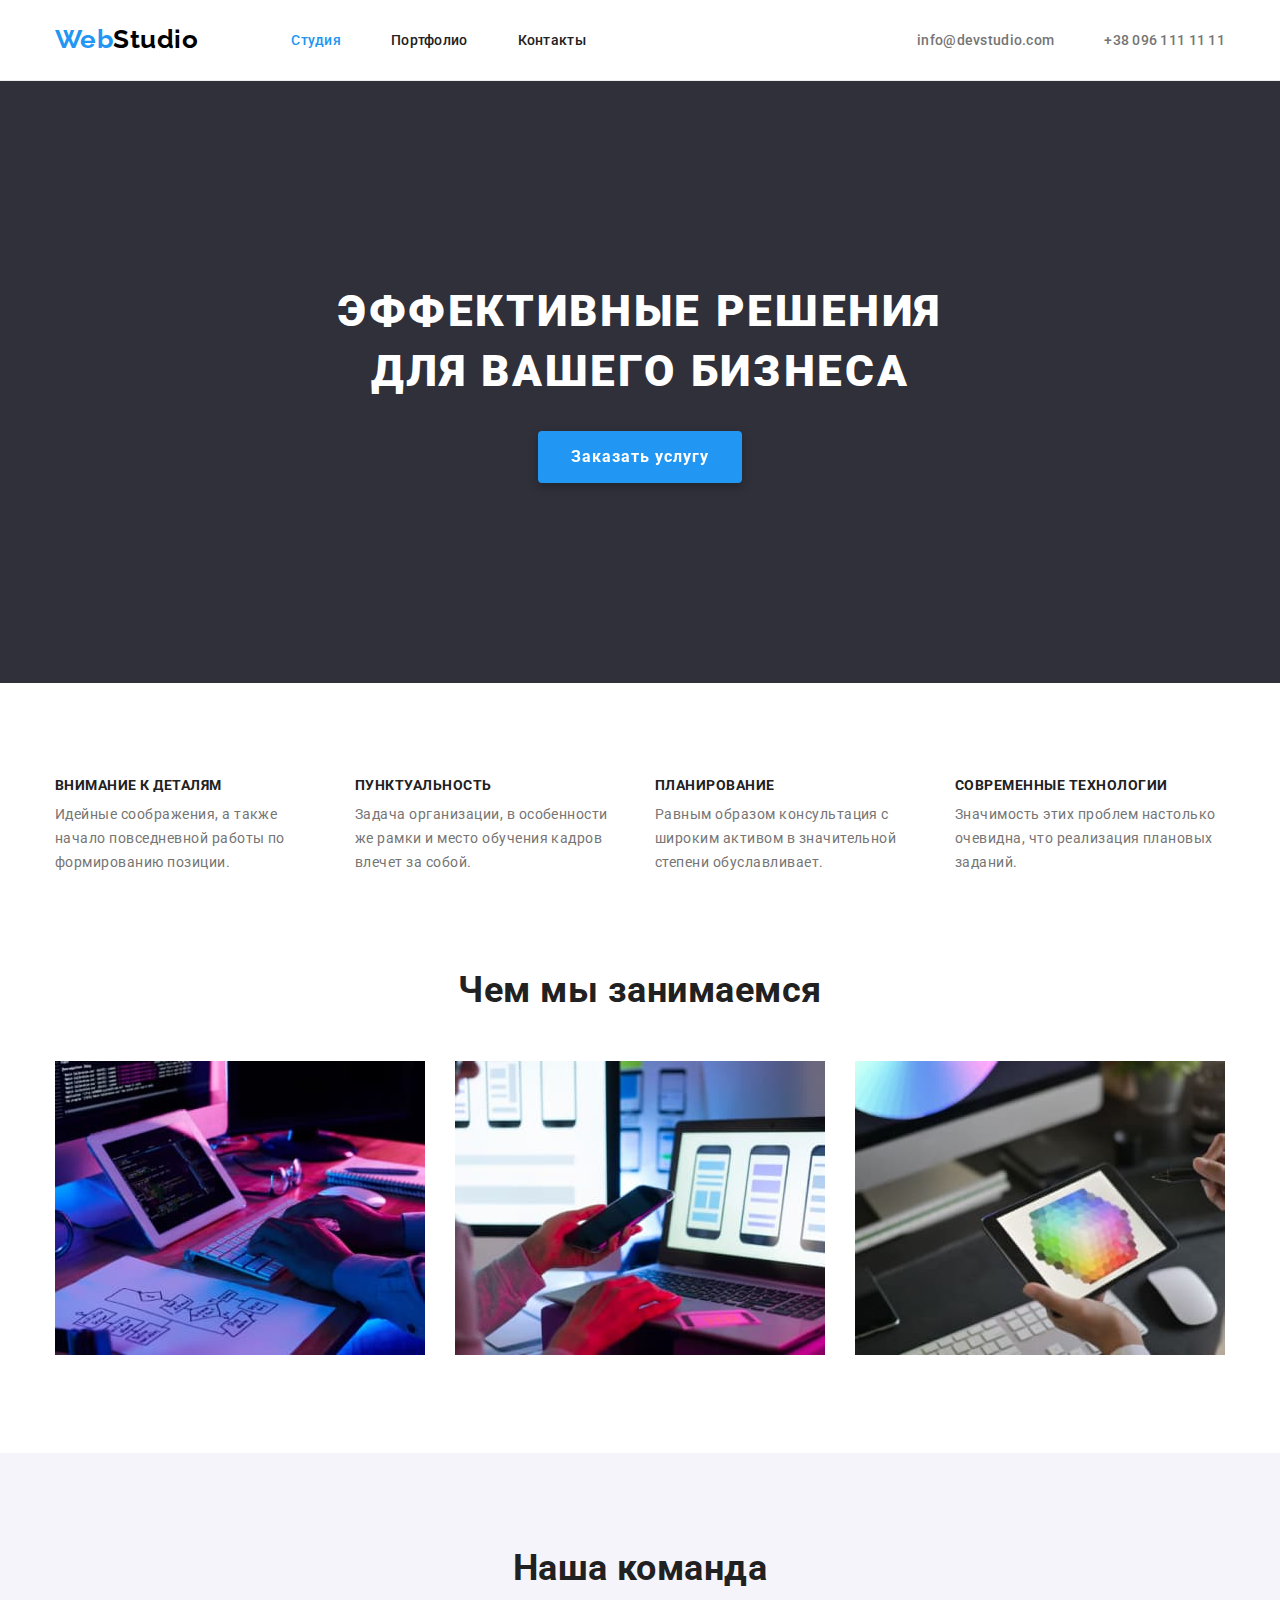
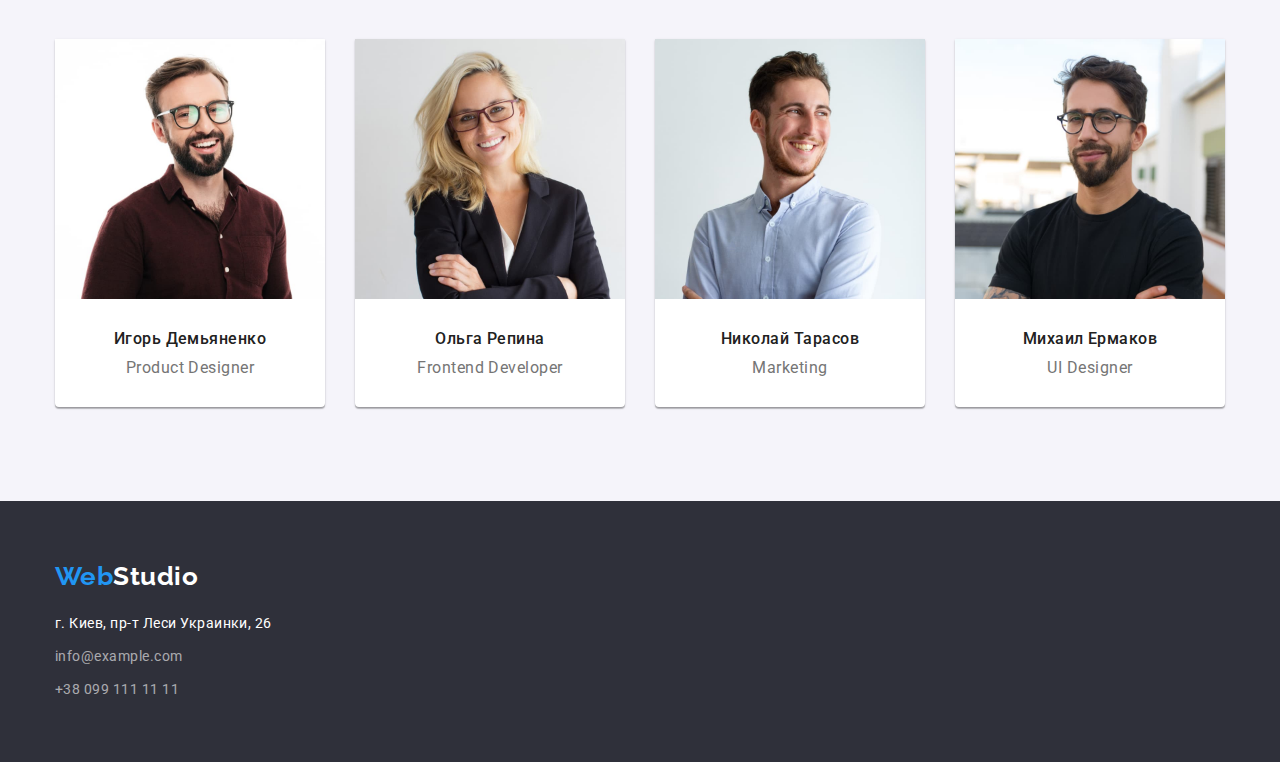
==== index.html @ 35e2de76 "Добавляет позиционирование" ====
<!DOCTYPE html>
<html lang="ru">
<head>
    <meta charset="UTF-8">
    <meta http-equiv="X-UA-Compatible" content="IE=edge">
    <meta name="viewport" content="width=device-width, initial-scale=1.0">
    <title>Студия</title>
    <link rel="preconnect" href="https://fonts.gstatic.com">
    <link href="https://fonts.googleapis.com/css2?family=Raleway:wght@700&family=Roboto:wght@400;500;700;900&display=swap" rel="stylesheet">
    <link rel="stylesheet" href="https://cdnjs.cloudflare.com/ajax/libs/modern-normalize/1.0.0/modern-normalize.min.css">
    <link rel="stylesheet" href="./css/styles.css">
</head>
<body>

<!-- Хедер -->

    <header class="header">
        <div class="container head-container">
            <nav class="nav-list">
                <a href="./index.html" class="header-logo-link"> <span class="header-logo-web">Web</span>Studio</a>
                <ul class="list link-list">
                    <li class="nav-item"> <a href="./index.html" class="nav-link current">Студия</a></li>
                    <li class="nav-item"> <a href="./portfolio.html" class="nav-link">Портфолио</a></li>
                    <li class="nav-item"> <a href="#contacts" class="nav-link">Контакты</a> </li>
                </ul>
            </nav>
            <ul class="list contact-list">
                <li class="contact-item"><a href="mailto:info@devstudio.com" class="header-info-link">info@devstudio.com</a></li>
                <li class="contact-item"><a href="tel:+380961111111" class="header-info-link">+38 096 111 11 11</a></li>
            </ul>
        </div>
        
    </header>
    <main>
        <!-- Герой -->
        <section class="hero section">
            <div class="container hero-container">
                <h1 class="hero-title">Эффективные решения <br> для вашего бизнеса</h1>
                <button class="button hero-button" type="button">Заказать услугу</button>
            </div>
        </section>
        <!-- Преимущества -->
        <section class="advantages section">
            <div class="container advantages-container">
                <h2 hidden>Наши преимущества</h2>
                <ul class="list advantages-list">
                    <li class="card advantages-card">
                        <h3 class="advantages-title">Внимание к деталям</h3>
                        <p class="advantages-text">Идейные соображения, а также начало повседневной работы по формированию позиции.</p>
                    </li>
                    <li class="card advantages-card">
                        <h3 class="advantages-title">Пунктуальность</h3>
                        <p class="advantages-text">Задача организации, в особенности же рамки и место обучения кадров влечет за собой.
                        </p>
                    </li>
                    <li class="card advantages-card">
                        <h3 class="advantages-title">Планирование</h3>
                        <p class="advantages-text">Равным образом консультация с широким активом в значительной степени обуславливает.
                        </p>
                    </li>
                    <li class="card advantages-card">
                        <h3 class="advantages-title">Современные технологии</h3>
                        <p class="advantages-text">Значимость этих проблем настолько очевидна, что реализация плановых заданий.</p>
                    </li>
                </ul>
            </div>
        </section>
        <!-- Чем занимаемся -->
        <section class="work section">
            <div class="work-container container">
                <h2 class="work-title">Чем мы занимаемся</h2>
                <ul class="work-list list">
                    <li class="work-card card"><img src="./images/keyboard.jpg" alt="руки печатают на клавиатуре" width="370"></li>
                    <li class="work-card card"><img src="./images/laptop.jpg" alt="в левой руке телефон, правая на ноутбуке" width="370"></li>
                    <li class="work-card card"><img src="./images/tablet.jpg" alt="планшет в руках" width="370"></li>
                </ul>
            </div>
        </section>
        <!-- Наша команда -->
        <section class="team section">
            <div class="team-container container">
                <h2 class="team-title">Наша команда</h2>
                <ul class="team-list list">
                    <li class="card team-card">
                        <img src="./images/product-designer.jpg" alt="мужчина в очках и бордовой рубашке" width="270">
                        <div class="content">
                            <h3 class="team-member">Игорь Демьяненко</h3>
                            <p lang="en" class="member-position">Product Designer</p>
                        </div>
                    </li>
                    <li class="card team-card">
                        <img src="./images/frontend-developer.jpg" alt="блондинка в черном пиджаке" width="270">
                        <div class="content">
                            <h3 class="team-member">Ольга Репина</h3>
                            <p lang="en" class="member-position">Frontend Developer</p>
                        </div>
                    </li>
                    <li class="card team-card">
                        <img src="./images/marketing.jpg" alt="парень в белой рубашке" width="270">
                        <div class="content">
                            <h3 class="team-member">Николай Тарасов</h3>
                            <p lang="en" class="member-position">Marketing</p>
                        </div>
                    </li>
                    <li class="card team-card">
                        <img src="./images/ui-designer.jpg" alt="парень в черной футболке" width="270">
                        <div class="content">
                            <h3 class="team-member">Михаил Ермаков</h3>
                            <p lang="en" class="member-position">UI Designer</p>
                        </div>
                    </li>
                </ul>
            </div>
        </section>
    </main>
    <!-- Футер -->
    <footer class="footer">
        <div class="footer-container container">
            <a href="index.html" class="footer-logo-link"> <span class="footer-logo-web">Web</span>Studio</a>
            <address id=contacts class="address">
                <p>г. Киев, пр-т Леси Украинки, 26</p>
                <ul class="list">
                    <li class="item"><a href="mailto:info@devstudio.com" class="footer-info-link">info@example.com</a></li>
                    <li class="item"><a href="tel:+380961111111" class="footer-info-link">+38 099 111 11 11</a></li>
                </ul>
            </address>
        </div>
    </footer>
</body>
</html>
---- css/styles.css ----
/* первичный цвет основного текста #212121 */
/* вторичный цвет текста #757575 */
/* основной цвет фона #ffffff */
/* вторичный цвет фона #F5F4FA */
/* акцент #2196F3 */
/* белый #ffffff */
/* фон футера #2F303A */
/* основной цвет лого #000000 */
/* нижний бордер хедера #ECECEC */

:root {
  --title-text-color: #212121;
  --text-color: #757575;
  --primary-bg-color: #ffffff;
  --secondary-bg-color: #f5f4fa;
  --accent-color: #2196f3;
  --footer-bg-color: #2f303a;
  --main-logo-color: #000000;
  --button-accent-color: #188ce8;
  --card-border-color: #eeeeee;
  --header-bottom-border: #ececec;
}

body {
  box-sizing: border-box;
  font-family: "Roboto", sans-serif;
  font-weight: 400;
  background-color: var(--primary-bg-color);
  color: var(--title-text-color);
  letter-spacing: 0.03em;
}

.container {
  width: 1200px;
  margin: 0px auto;
  padding-left: 15px;
  padding-right: 15px;
}

/* стили списков */
.list {
  list-style: none;
  padding-left: inherit;
}

/* стили ссылок */
.link {
  text-decoration: none;
  font-family: inherit;
  font-weight: inherit;
  font-style: normal;
  color: inherit;
}

.header-logo-link,
.footer-logo-link,
.nav-link,
.header-info-link,
.footer-info-link {
  text-decoration: none;
  font-weight: 500;
  font-size: 14px;
  line-height: 1.143;
  font-style: normal;
  letter-spacing: 0.02em;
  font-family: inherit;
  color: inherit;
}

/* .header-logo-link, */
.footer-logo-link {
  line-height: 1.192;
}

/* стили секций */
.section {
  padding-top: 94px;
  padding-bottom: 94px;
}

/* стили кнопок */
.button {
  cursor: pointer;
}

/* сбрасывание марджинов у h, p, ul */
h1,
h2,
h3,
h4,
p,
ul {
  margin: 0;
}

/* стили карточек */
/* .card {
  display: inline-block;
} */

/* стили хедера */

.header {
  border-bottom: 1px solid var(--header-bottom-border);
}

.head-container {
  display: flex;
  align-items: center;
}

.link-list {
  display: flex;
}

.contact-list {
  display: flex;
  margin-left: auto;
}

.contact-item:not(:last-child) {
  margin-right: 50px;
}

.header-logo-link,
.footer-logo-link {
  font-family: "Raleway", sans-serif;
  font-size: 26px;
  font-weight: 700;
  color: var(--main-logo-color);
  letter-spacing: inherit;
  line-height: 1.192;
}

.header-logo-link {
  margin: 24px 93px 25px 0;
}

.nav-list {
  display: flex;
  align-items: center;
}

.nav-item:not(:last-child) {
  margin-right: 50px;
}

.footer-logo-link {
  color: var(--primary-bg-color);
}

.header-logo-web,
.footer-logo-web {
  color: var(--accent-color);
}

.nav-link.current {
  color: var(--accent-color);
}
.header-info-link {
  color: var(--text-color);
}

.nav-link:focus,
.nav-link:hover,
.header-info-link:focus,
.header-info-link:hover {
  color: var(--accent-color);
}

/* герой */
.hero.section {
  background-color: #2f303a;
  text-align: center;

  padding-top: 0;
  padding-bottom: 0;
}

.hero-container {
  padding-bottom: 200px;
}

.hero-title {
  font-size: 44px;
  font-weight: 900;
  line-height: 1.364;
  text-transform: uppercase;
  letter-spacing: 0.06em;
  color: var(--primary-bg-color);

  /* max-width: 696px; */

  padding-top: 200px;
  margin-bottom: 30px;
}
.hero-button {
  font-family: inherit;
  font-size: 16px;
  font-weight: 700;
  line-height: 1.875;
  letter-spacing: 0.06em;
  text-align: center;
  color: var(--primary-bg-color);
  background-color: var(--accent-color);
  min-width: 200px;
  padding: 10px 32px;
  border: 1px solid transparent;
  border-radius: 4px;
  filter: drop-shadow(0px 4px 4px rgba(0, 0, 0, 0.25));
}

.hero-button:focus,
.hero-button:hover {
  background-color: var(--button-accent-color);
  box-shadow: 0px 4px 4px rgba(0, 0, 0, 0.15);
  border-radius: 4px;
}

/* преимущества */
.advantages {
  background-color: var(--primary-bg-color);
}

.advantages-list {
  padding-left: 0;
  display: flex;
  /* justify-content: center; */
}

.advantages-card:not(:last-child),
.work-card:not(:last-child),
.team-card:not(:last-child) {
  margin-right: 30px;
}

.advantages-title {
  font-size: 14px;
  font-weight: 700;
  line-height: 1.143;
  text-transform: uppercase;
}

.advantages-text {
  margin-top: 10px;
  font-size: 14px;
  line-height: 1.714;
  color: var(--text-color);
}

.advantages-card {
  width: 270px;
}

/* чем занимаемся */

.work {
  background-color: var(--primary-bg-color);
  padding-top: 0;
}

.work-title,
.team-title {
  font-size: 36px;
  font-weight: 700;
  line-height: 1.167;
  color: var(--title-text-color);
  text-align: center;
  margin-bottom: 50px;
}

.work-list,
.team-list {
  padding-left: 0;
  display: flex;
}

/* наша команда */

.team {
  background-color: var(--secondary-bg-color);
}

.team-member,
.member-position {
  font-size: 16px;
  font-weight: 500;
  line-height: 1.188;
}

.member-position {
  font-weight: inherit;
  color: var(--text-color);

  margin-top: 10px;
}

.team-card {
  width: 270px;
  /* height: 368px; */
  text-align: center;
  background-color: var(--primary-bg-color);
  box-shadow: 0px 1px 3px rgba(0, 0, 0, 0.12), 0px 1px 1px rgba(0, 0, 0, 0.14),
    0px 2px 1px rgba(0, 0, 0, 0.2);
  border-radius: 0px 0px 4px 4px;
}

.team-list img {
  display: block;
}

.team-card .content {
  margin-top: 30px;
  margin-bottom: 30px;
}

/* Футер */
.footer {
  background-color: var(--footer-bg-color);
}

.footer-container {
  padding-top: 60px;
  padding-bottom: 60px;
}

.address {
  font-style: normal;
  font-size: 14px;
  line-height: 1.714;
  letter-spacing: inherit;
  color: var(--primary-bg-color);

  margin-top: 20px;
}

.footer-info-link {
  font-weight: inherit;
  line-height: 1.714;
  letter-spacing: inherit;
  color: rgba(255, 255, 255, 0.6);
}

.address .item {
  margin-top: 9px;
}

.footer-info-link:hover,
.footer-info-link:focus {
  color: var(--accent-color);
}

/* портфолио */

/* фильтр */

.filter-list {
  display: flex;
  justify-content: center;
  margin-bottom: 50px;
}

.filter-list-button {
  font-family: inherit;
  font-weight: 500;
  font-size: 16px;
  line-height: 1.625;
  background-color: var(--secondary-bg-color);
  border: 1px;
  border-radius: 4px;
  letter-spacing: inherit;
  padding: 6px 22px;
}

.filter-list-button:hover,
.filter-list-button:focus {
  background-color: var(--accent-color);
  color: var(--primary-bg-color);
  box-shadow: 0px 3px 1px rgba(0, 0, 0, 0.1), 0px 1px 2px rgba(0, 0, 0, 0.08),
    0px 2px 2px rgba(0, 0, 0, 0.12);
}

.filter-list .item:not(:last-child) {
  margin-right: 8px;
}

/* список работ */

.prod-title {
  font-weight: 700;
  font-size: 18px;
  line-height: 2;
  letter-spacing: 0.06em;
}

.prod-category {
  font-size: 16px;
  line-height: 1.875;
  letter-spacing: inherit;
  color: var(--text-color);

  margin-top: 4px;
}

.prod-list {
  display: flex;
  flex-wrap: wrap;
}

.prod-list-card {
  border: 1px solid var(--card-border-color);
  max-width: 370px;
  height: 100%;
  overflow: hidden;
}

.prod-list-card:not(:nth-child(3n)) {
  margin-right: 30px;
}

.prod-list-card:not(:nth-last-child(-n + 3)) {
  margin-bottom: 30px;
}

.prod-list-card img {
  display: block;
}

.prod-list-card .content {
  padding: 20px 24px;
}
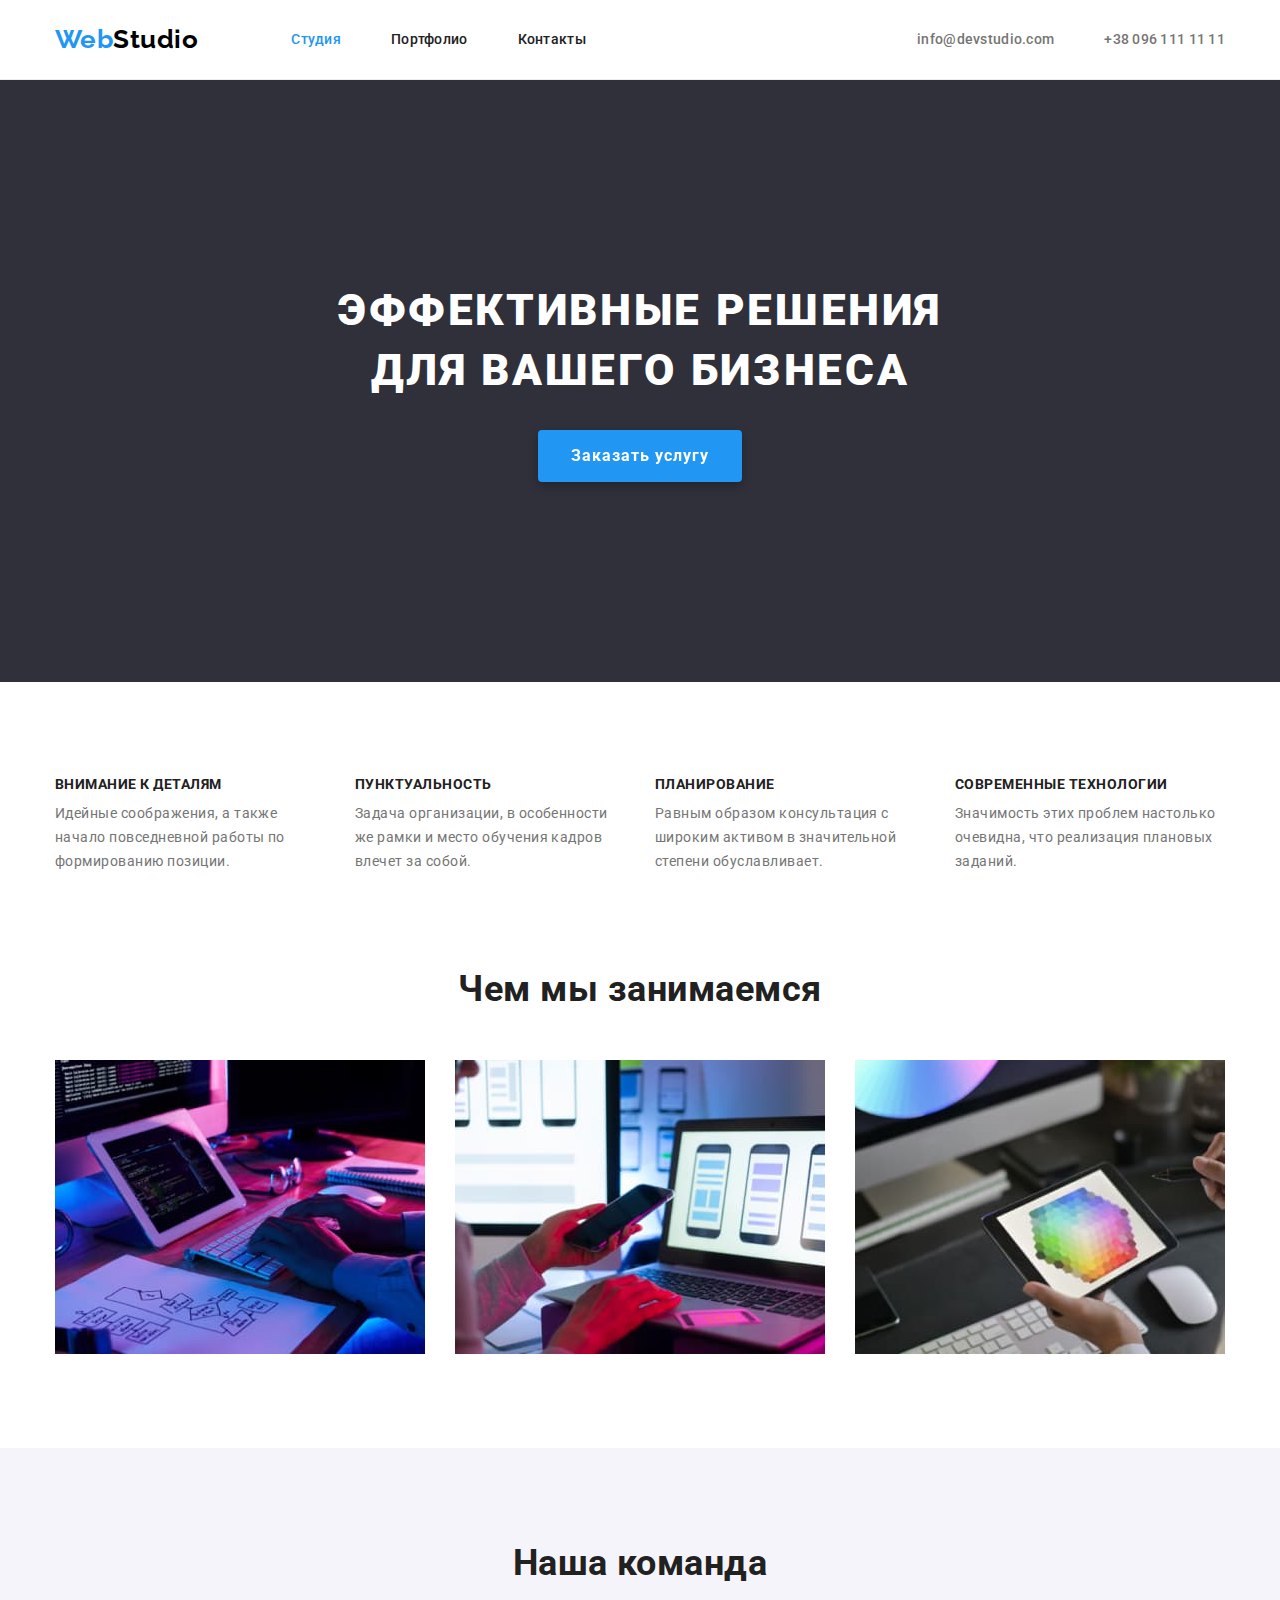
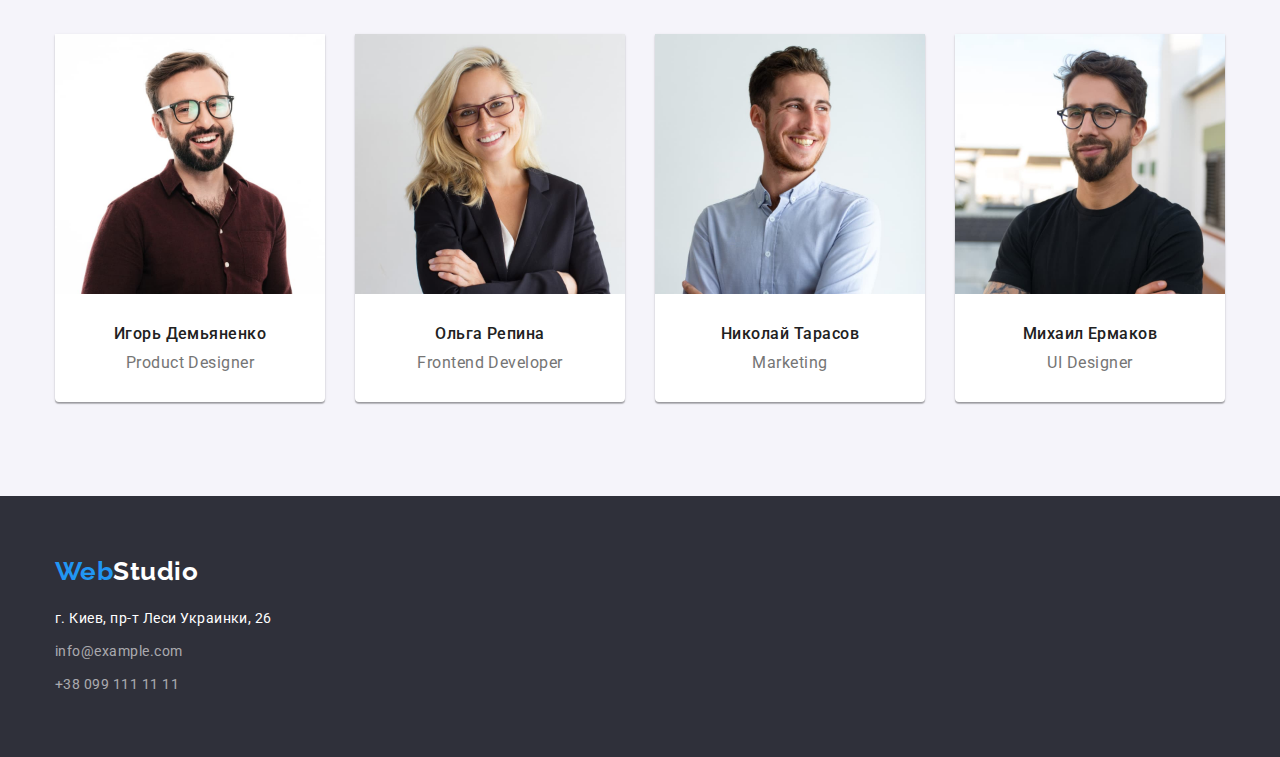
==== commit ae7ce559: "Рефакторинг кода" ====
--- a/index.html
+++ b/index.html
@@ -33,15 +33,15 @@
     </header>
     <main>
         <!-- Герой -->
-        <section class="hero section">
-            <div class="container hero-container">
+        <section class="hero">
+            <div class="container">
                 <h1 class="hero-title">Эффективные решения <br> для вашего бизнеса</h1>
                 <button class="button hero-button" type="button">Заказать услугу</button>
             </div>
         </section>
         <!-- Преимущества -->
-        <section class="advantages section">
-            <div class="container advantages-container">
+        <section class="section">
+            <div class="container">
                 <h2 hidden>Наши преимущества</h2>
                 <ul class="list advantages-list">
                     <li class="card advantages-card">
@@ -67,7 +67,7 @@
         </section>
         <!-- Чем занимаемся -->
         <section class="work section">
-            <div class="work-container container">
+            <div class="container">
                 <h2 class="work-title">Чем мы занимаемся</h2>
                 <ul class="work-list list">
                     <li class="work-card card"><img src="./images/keyboard.jpg" alt="руки печатают на клавиатуре" width="370"></li>
@@ -78,7 +78,7 @@
         </section>
         <!-- Наша команда -->
         <section class="team section">
-            <div class="team-container container">
+            <div class="container">
                 <h2 class="team-title">Наша команда</h2>
                 <ul class="team-list list">
                     <li class="card team-card">
@@ -115,13 +115,13 @@
     </main>
     <!-- Футер -->
     <footer class="footer">
-        <div class="footer-container container">
+        <div class="container">
             <a href="index.html" class="footer-logo-link"> <span class="footer-logo-web">Web</span>Studio</a>
             <address id=contacts class="address">
                 <p>г. Киев, пр-т Леси Украинки, 26</p>
                 <ul class="list">
-                    <li class="item"><a href="mailto:info@devstudio.com" class="footer-info-link">info@example.com</a></li>
-                    <li class="item"><a href="tel:+380961111111" class="footer-info-link">+38 099 111 11 11</a></li>
+                    <li class="footer-contact-item"><a href="mailto:info@devstudio.com" class="footer-info-link">info@example.com</a></li>
+                    <li class="footer-contact-item"><a href="tel:+380961111111" class="footer-info-link">+38 099 111 11 11</a></li>
                 </ul>
             </address>
         </div>
--- a/css/styles.css
+++ b/css/styles.css
@@ -40,7 +40,8 @@
 /* стили списков */
 .list {
   list-style: none;
-  padding-left: inherit;
+  padding: 0;
+  margin: 0;
 }
 
 /* стили ссылок */
@@ -67,11 +68,6 @@
   color: inherit;
 }
 
-/* .header-logo-link, */
-.footer-logo-link {
-  line-height: 1.192;
-}
-
 /* стили секций */
 .section {
   padding-top: 94px;
@@ -93,15 +89,17 @@
   margin: 0;
 }
 
-/* стили карточек */
-/* .card {
-  display: inline-block;
-} */
-
+img {
+  display: block;
+  width: 100%;
+  height: auto;
+}
 /* стили хедера */
 
 .header {
   border-bottom: 1px solid var(--header-bottom-border);
+  height: 80px;
+  display: flex;
 }
 
 .head-container {
@@ -130,10 +128,7 @@
   color: var(--main-logo-color);
   letter-spacing: inherit;
   line-height: 1.192;
-}
-
-.header-logo-link {
-  margin: 24px 93px 25px 0;
+  margin-right: 93px;
 }
 
 .nav-list {
@@ -145,8 +140,15 @@
   margin-right: 50px;
 }
 
+.nav-link,
+.header-info-link {
+  padding-top: 30px;
+  padding-bottom: 30px;
+}
+
 .footer-logo-link {
   color: var(--primary-bg-color);
+  margin-right: auto;
 }
 
 .header-logo-web,
@@ -169,15 +171,11 @@
 }
 
 /* герой */
-.hero.section {
+.hero {
   background-color: #2f303a;
   text-align: center;
 
-  padding-top: 0;
-  padding-bottom: 0;
-}
-
-.hero-container {
+  padding-top: 200px;
   padding-bottom: 200px;
 }
 
@@ -189,9 +187,6 @@
   letter-spacing: 0.06em;
   color: var(--primary-bg-color);
 
-  /* max-width: 696px; */
-
-  padding-top: 200px;
   margin-bottom: 30px;
 }
 .hero-button {
@@ -218,14 +213,9 @@
 }
 
 /* преимущества */
-.advantages {
-  background-color: var(--primary-bg-color);
-}
 
 .advantages-list {
-  padding-left: 0;
-  display: flex;
-  /* justify-content: center; */
+  display: flex;
 }
 
 .advantages-card:not(:last-child),
@@ -249,13 +239,12 @@
 }
 
 .advantages-card {
-  width: 270px;
+  width: calc((100% - 90px) / 4);
 }
 
 /* чем занимаемся */
 
 .work {
-  background-color: var(--primary-bg-color);
   padding-top: 0;
 }
 
@@ -271,7 +260,6 @@
 
 .work-list,
 .team-list {
-  padding-left: 0;
   display: flex;
 }
 
@@ -296,8 +284,7 @@
 }
 
 .team-card {
-  width: 270px;
-  /* height: 368px; */
+  width: calc((100% - 90px) / 4);
   text-align: center;
   background-color: var(--primary-bg-color);
   box-shadow: 0px 1px 3px rgba(0, 0, 0, 0.12), 0px 1px 1px rgba(0, 0, 0, 0.14),
@@ -305,21 +292,14 @@
   border-radius: 0px 0px 4px 4px;
 }
 
-.team-list img {
-  display: block;
-}
-
 .team-card .content {
-  margin-top: 30px;
-  margin-bottom: 30px;
+  padding-top: 30px;
+  padding-bottom: 30px;
 }
 
 /* Футер */
 .footer {
   background-color: var(--footer-bg-color);
-}
-
-.footer-container {
   padding-top: 60px;
   padding-bottom: 60px;
 }
@@ -341,7 +321,8 @@
   color: rgba(255, 255, 255, 0.6);
 }
 
-.address .item {
+.address .list,
+.footer-contact-item:last-child {
   margin-top: 9px;
 }
 
@@ -370,6 +351,7 @@
   border-radius: 4px;
   letter-spacing: inherit;
   padding: 6px 22px;
+  min-width: 73px;
 }
 
 .filter-list-button:hover,
@@ -408,7 +390,6 @@
 }
 
 .prod-list-card {
-  border: 1px solid var(--card-border-color);
   max-width: 370px;
   height: 100%;
   overflow: hidden;
@@ -422,10 +403,9 @@
   margin-bottom: 30px;
 }
 
-.prod-list-card img {
-  display: block;
-}
-
 .prod-list-card .content {
   padding: 20px 24px;
-}
+  border-left: 1px solid var(--card-border-color);
+  border-right: 1px solid var(--card-border-color);
+  border-bottom: 1px solid var(--card-border-color);
+}
